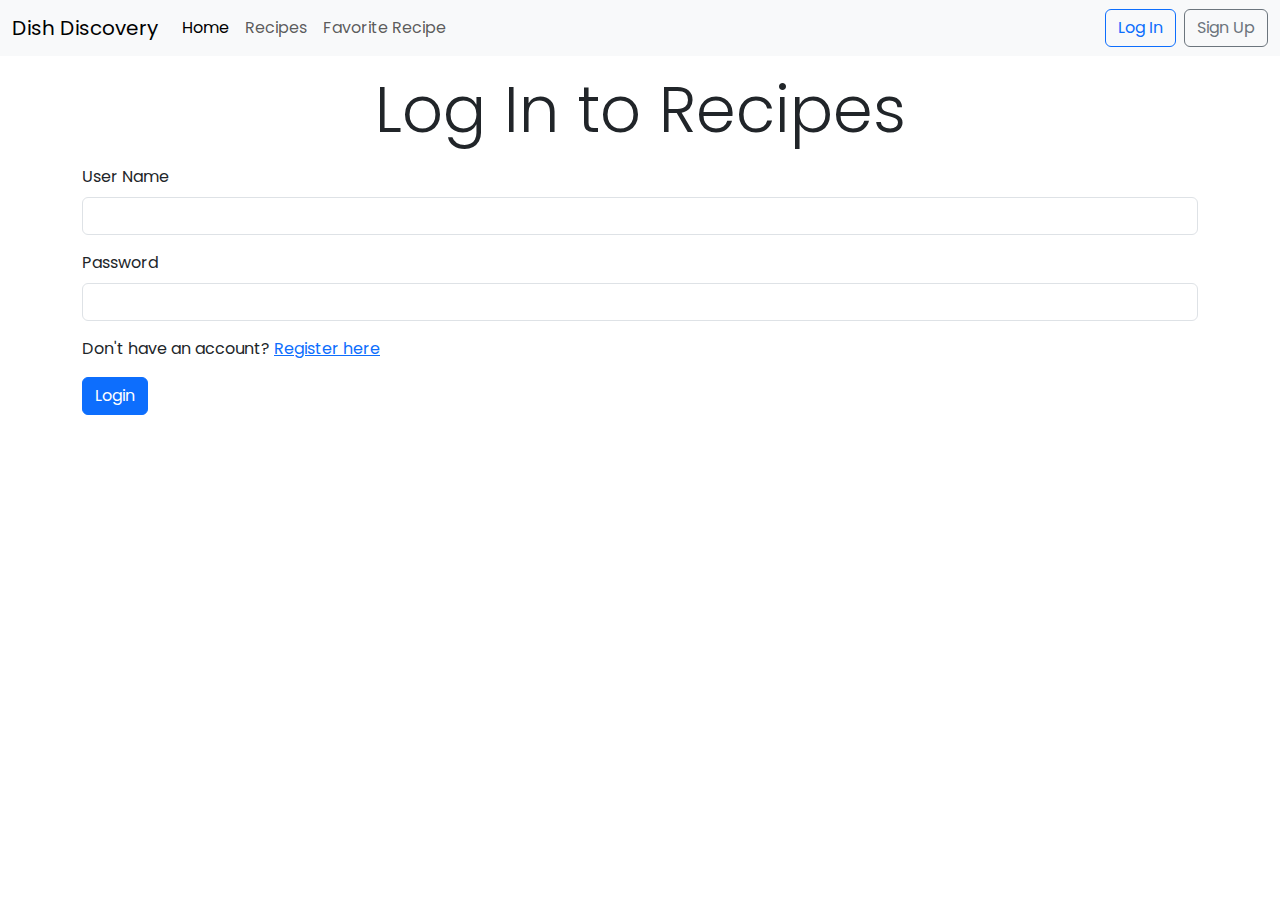
==== index.html @ 9e10b96d "Remove offcanvas section for favorite recipes" ====
<!DOCTYPE html>
<html lang="en">
<head>
    <meta charset="UTF-8">
    <meta name="viewport" content="width=device-width, initial-scale=1.0">
    <link href="https://cdn.jsdelivr.net/npm/bootstrap@5.3.3/dist/css/bootstrap.min.css" rel="stylesheet"
        integrity="sha384-QWTKZyjpPEjISv5WaRU9OFeRpok6YctnYmDr5pNlyT2bRjXh0JMhjY6hW+ALEwIH" crossorigin="anonymous">
    <script src="https://cdn.jsdelivr.net/npm/bootstrap@5.3.3/dist/js/bootstrap.bundle.min.js"
        integrity="sha384-YvpcrYf0tY3lHB60NNkmXc5s9fDVZLESaAA55NDzOxhy9GkcIdslK1eN7N6jIeHz"
        crossorigin="anonymous"></script>
        <link rel="preconnect" href="https://fonts.googleapis.com">
        <link rel="preconnect" href="https://fonts.gstatic.com" crossorigin>
        <link
            href="https://fonts.googleapis.com/css2?family=Poppins:ital,wght@0,100;0,200;0,300;0,400;0,500;0,600;0,700;0,800;0,900;1,100;1,200;1,300;1,400;1,500;1,600;1,700;1,800;1,900&display=swap"
            rel="stylesheet">
            <link rel="stylesheet" href="https://cdnjs.cloudflare.com/ajax/libs/font-awesome/6.6.0/css/all.min.css">
    <link rel="stylesheet" href="css/style.css">
    <title>Dish Discovery</title>
</head>
<body>
    <nav class="navbar navbar-expand-lg bg-body-tertiary">
        <div class="container-fluid">
            <a class="navbar-brand" href="#">Dish Discovery</a>
            <button class="navbar-toggler" type="button" data-bs-toggle="collapse" data-bs-target="#navbarSupportedContent"
                aria-controls="navbarSupportedContent" aria-expanded="false" aria-label="Toggle navigation">
                <span class="navbar-toggler-icon"></span>
            </button>
            <div class="collapse navbar-collapse" id="navbarSupportedContent">
                <ul class="navbar-nav me-auto mb-2 mb-lg-0">
                    <li class="nav-item">
                        <a class="nav-link active" aria-current="page" href="index.html">Home</a>
                    </li>
                    <li class="nav-item">
                        <a class="nav-link" href="recipes.html">Recipes</a>
                    </li>
                    <li class="nav-item">
                        <a class="nav-link" href="favRec.html">Favorite Recipe</a>
                    </li>
                </ul>
                <div class="d-flex buttons">
                    <a class="btn btn-outline-primary me-2" href="login.html">Log In</a>
                    <a class="btn btn-outline-secondary" href="signin.html">Sign Up</a>
                </div>
                <div class="d-flex userInfo align-items-center justify-contnt-center d-none gap-2 fs-5">
                    <a class="me-2" href="login.html">
                    </a>
                    <i class="fa-solid fa-arrow-right-from-bracket text-dark"></i>
                    <button type="button" data-bs-toggle="offcanvas" data-bs-target="#offcanvasScrolling"
                        aria-controls="offcanvasScrolling" class="btn position-relative">
                        View Favorites
                        <span class="position-absolute top-0 start-100 translate-middle badge rounded-pill bg-danger">
                        </span>
                    </button>
                    <a class="userN text-dark text-decoration-none" href=""></a>
                </div>
            </div>
        </div>
    </nav>
<div class="jumbotron jumbotron-fluid my-4 p-3">
    <div class="container text-center my-4">
        <h1 class="display-4">Welcome to Dish Discovery</h1>
        <p class="lead">Find and explore delicious recipes with ease.</p>
    </div>
</div>
<div class="container">
    <div class="row">
        <div class="col-12">
            <div class="card mb-3">
                <img src="images/pexels-janetrangdoan-1099680.jpg" class="card-img-top" alt="Beautiful Landscape">
                <div class="card-body">
                    <h5 class="card-title">Explore the Beauty of Nature</h5>
                    <p class="card-text">Immerse yourself in the serene beauty of natural landscapes. From the calmness
                        of the countryside to the breathtaking views of untouched forests, nature offers a peaceful
                        escape from the hustle and bustle of city life.</p>
                </div>
            </div>
        </div>
    </div>
</div>
<div class="container">
    <div class="row">
        <div class="col-12">
            <div class="card mb-3">
                <img src="images/pexels-ash-craig-122861-376464.jpg" class="card-img-top" alt="Delicious Pasta">
                <div class="card-body">
                    <h5 class="card-title">Italian Pasta Delight</h5>
                    <p class="card-text">Enjoy the authentic taste of Italian pasta with fresh tomato sauce and natural herbs. An
                        easy and quick recipe that makes every meal delicious.</p>
                </div>
            </div>
        </div>
    </div>
</div>
<div class="container">
    <div class="row">
        <div class="col-12">
            <div class="card mb-3">
                <img src="images/pexels-ella-olsson-572949-1640777.jpg" class="card-img-top" alt="Chocolate Cake">
                <div class="card-body">
                    <h5 class="card-title">Decadent Chocolate Cake</h5>
                    <p class="card-text">Experience the richness of chocolate cake with creamy chocolate layers and premium
                        ingredients. A perfect dessert for all occasions.</p>
                </div>
            </div>
        </div>
    </div>
</div>
    <footer class="bg-body-tertiary text-center text-lg-start mt-5">
    <div class="container p-4">
        <!-- Links Section -->
        <div class="row">
            <!-- Logo and About -->
            <div class="col-lg-3 col-md-6 mb-4 mb-md-0">
                <h5 class="text-uppercase">Dish Discovery</h5>
                <p>Discover the best recipes from around the world and manage your favorite dishes easily.</p>
            </div>

            <!-- Quick Links -->
            <div class="col-lg-3 col-md-6 mb-4 mb-md-0">
                <h5 class="text-uppercase">Quick Links</h5>
                <ul class="list-unstyled mb-0">
                    <li><a href="index.html" class="text-dark">Home</a></li>
                    <li><a href="recipes.html" class="text-dark">Recipes</a></li>
                    <li><a href="favRec.html" class="text-dark">Favorite Recipe</a></li>
                </ul>
            </div>

            <!-- Account Links -->
            <div class="col-lg-3 col-md-6 mb-4 mb-md-0">
                <h5 class="text-uppercase">My Account</h5>
                <ul class="list-unstyled mb-0">
                    <li><a href="login.html" class="text-dark">Log In</a></li>
                    <li><a href="signin.html" class="text-dark">Sign Up</a></li>
                </ul>
            </div>

            <!-- Contact Info -->
            <div class="col-lg-3 col-md-6 mb-4 mb-md-0">
                <h5 class="text-uppercase">Contact Us</h5>
                <p>Email: support@dishdiscovery.com</p>
                <p>Phone: +123 456 7890</p>
            </div>
        </div>
    </div>

    <!-- Copyright Section -->
    <div class="text-center p-3 bg-light">
        <span>&copy; 2024 Dish Discovery. All Rights Reserved.</span>
    </div>
</footer>
    <script src="js/main.js"></script>
</body>
</html>
---- css/style.css ----
body {
    font-family: "Poppins", sans-serif;
}
.fa-star, .fa-arrow-right-from-bracket{
    cursor: pointer;
}
/* .container img {
    width: 100%;
    height: 100%;
} */
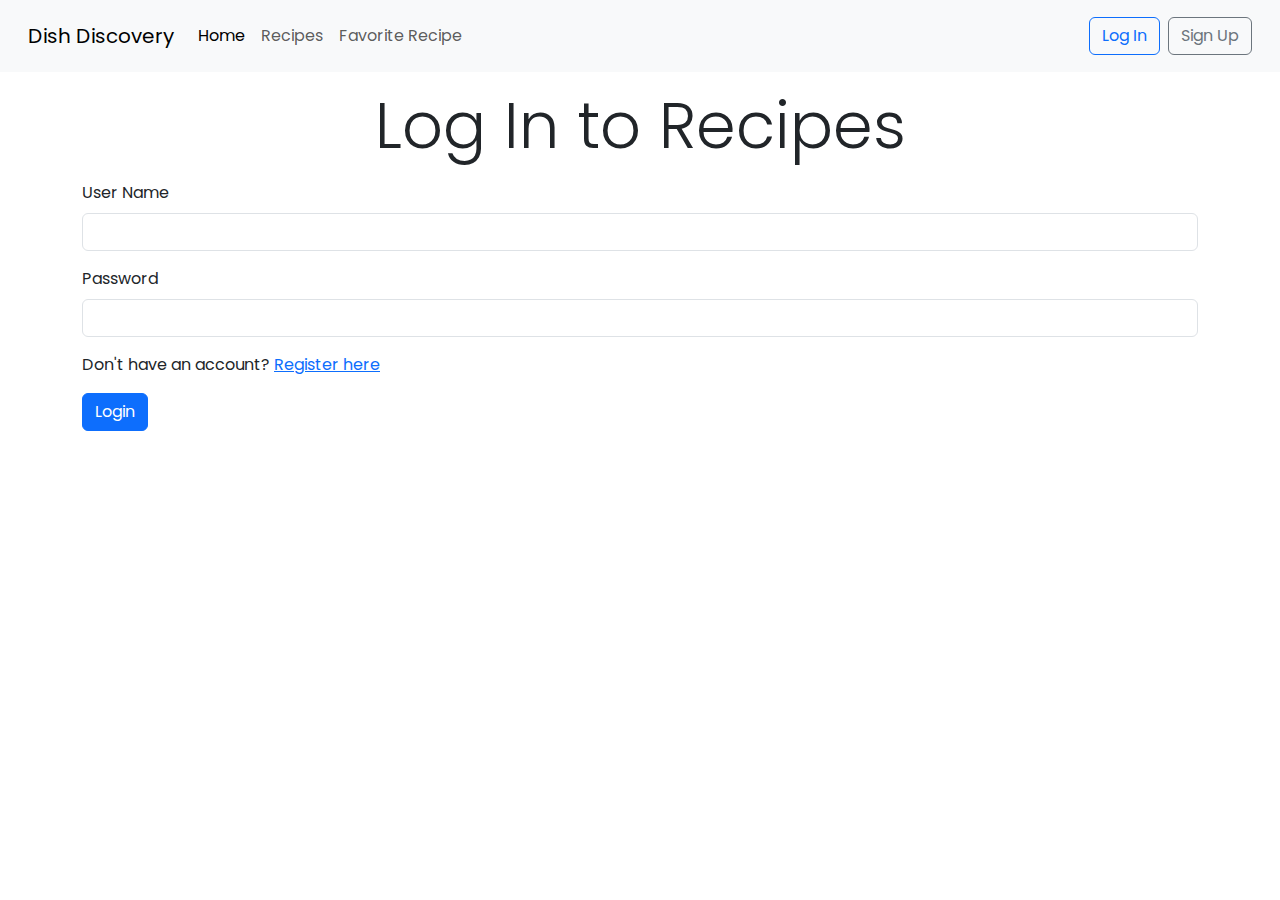
==== commit bd0f6ee8: "Title: Update multiple files for improved functionality and design" ====
--- a/index.html
+++ b/index.html
@@ -18,7 +18,7 @@
     <title>Dish Discovery</title>
 </head>
 <body>
-    <nav class="navbar navbar-expand-lg bg-body-tertiary">
+    <nav class="navbar navbar-expand-lg bg-body-tertiary p-3">
         <div class="container-fluid">
             <a class="navbar-brand" href="#">Dish Discovery</a>
             <button class="navbar-toggler" type="button" data-bs-toggle="collapse" data-bs-target="#navbarSupportedContent"
@@ -45,12 +45,6 @@
                     <a class="me-2" href="login.html">
                     </a>
                     <i class="fa-solid fa-arrow-right-from-bracket text-dark"></i>
-                    <button type="button" data-bs-toggle="offcanvas" data-bs-target="#offcanvasScrolling"
-                        aria-controls="offcanvasScrolling" class="btn position-relative">
-                        View Favorites
-                        <span class="position-absolute top-0 start-100 translate-middle badge rounded-pill bg-danger">
-                        </span>
-                    </button>
                     <a class="userN text-dark text-decoration-none" href=""></a>
                 </div>
             </div>
@@ -105,7 +99,7 @@
         </div>
     </div>
 </div>
-    <footer class="bg-body-tertiary text-center text-lg-start mt-5">
+<footer class="bg-body-tertiary text-center text-lg-start mt-5">
     <div class="container p-4">
         <!-- Links Section -->
         <div class="row">
@@ -150,4 +144,4 @@
 </footer>
     <script src="js/main.js"></script>
 </body>
-</html>
+</html>--- a/css/style.css
+++ b/css/style.css
@@ -3,8 +3,4 @@
 }
 .fa-star, .fa-arrow-right-from-bracket{
     cursor: pointer;
-}
-/* .container img {
-    width: 100%;
-    height: 100%;
-} */+}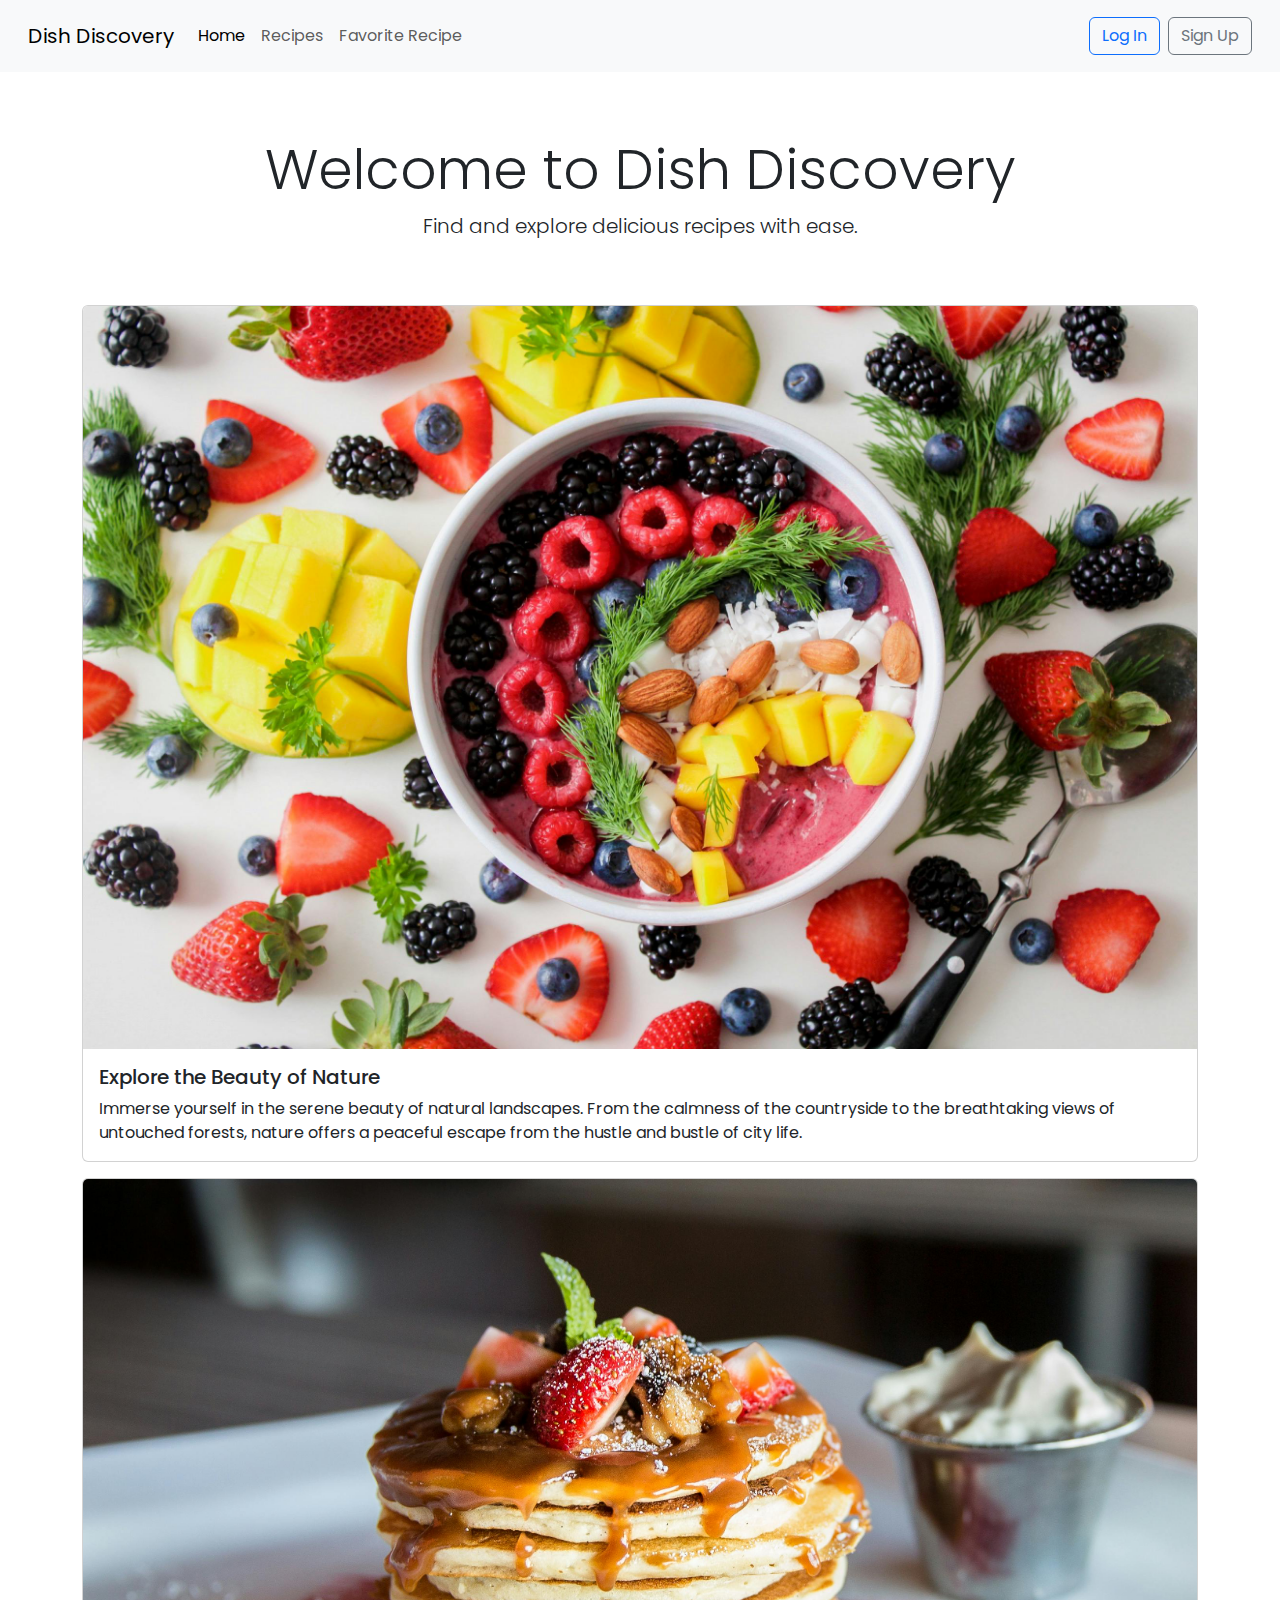
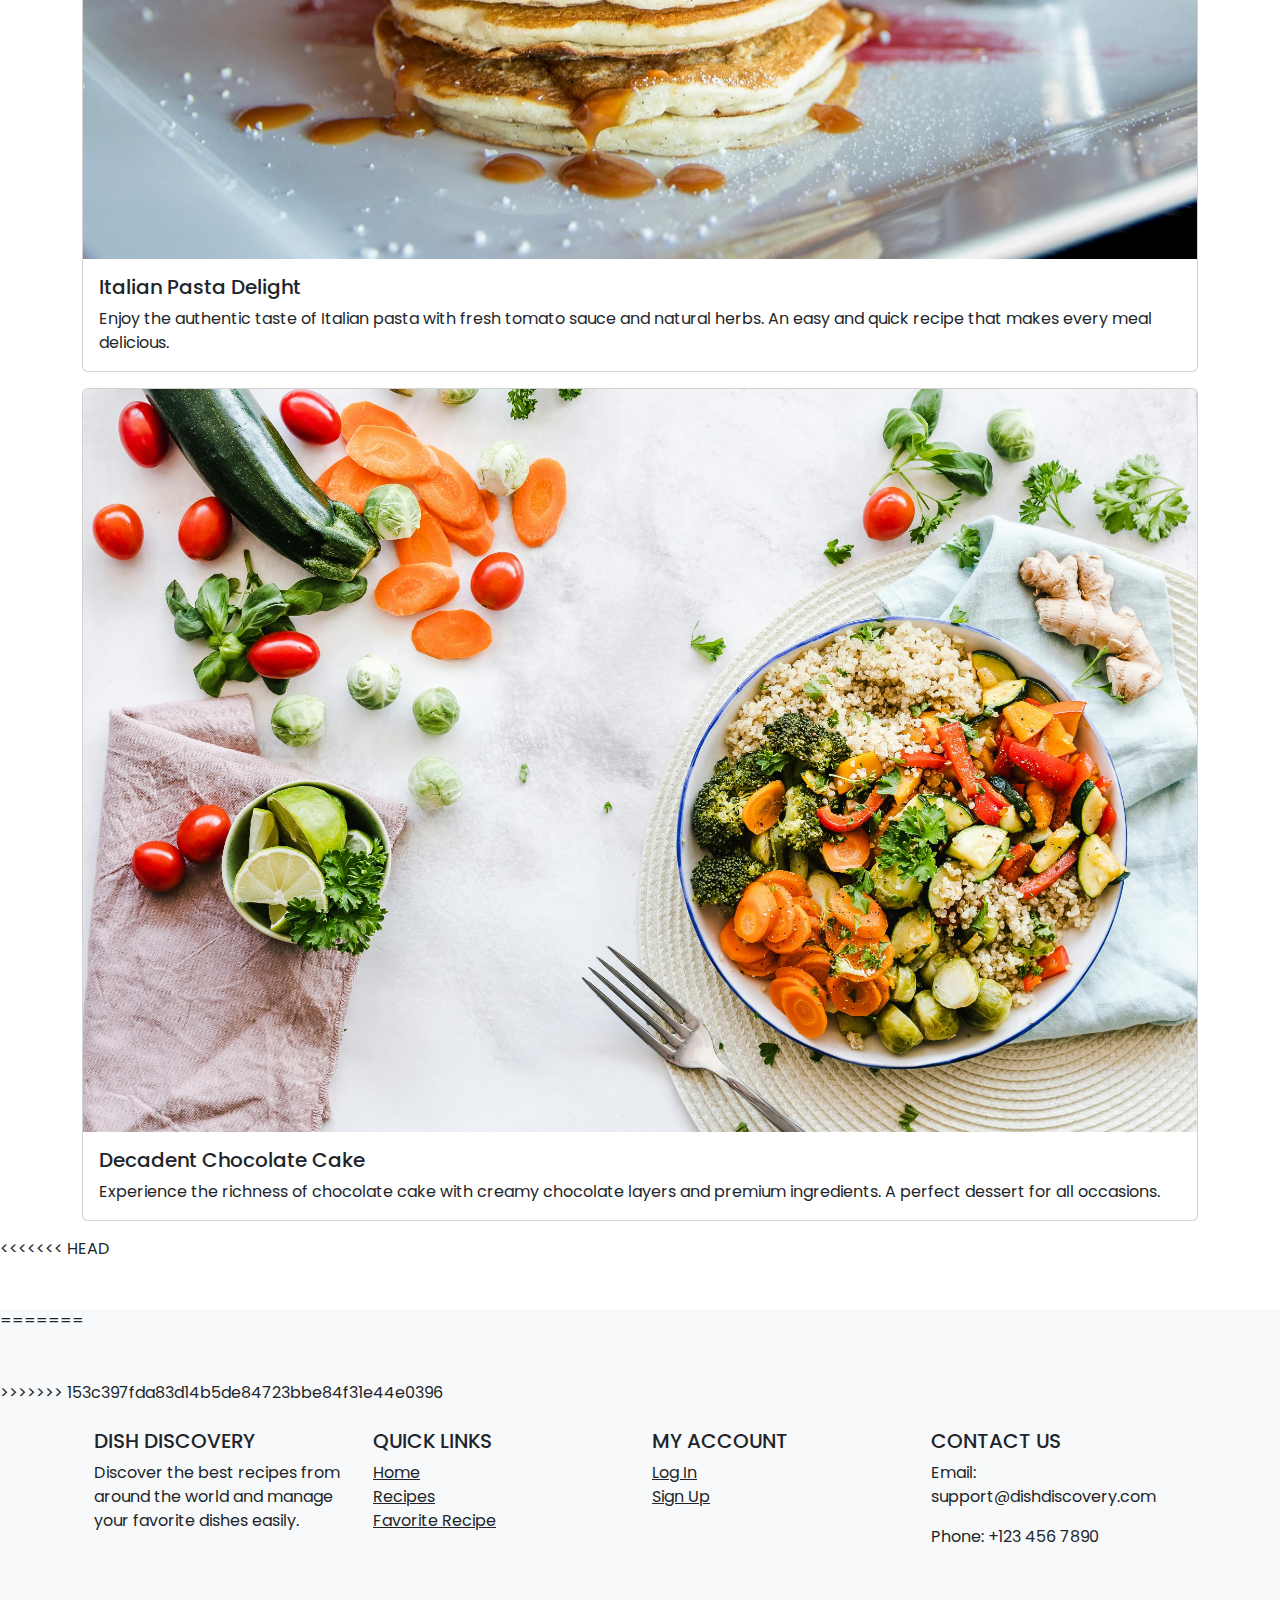
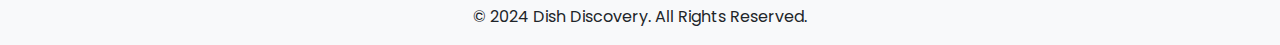
==== commit a41e1300: "Resolved merge conflicts" ====
--- a/index.html
+++ b/index.html
@@ -99,7 +99,11 @@
         </div>
     </div>
 </div>
+<<<<<<< HEAD
 <footer class="bg-body-tertiary text-center text-lg-start mt-5">
+=======
+    <footer class="bg-body-tertiary text-center text-lg-start mt-5">
+>>>>>>> 153c397fda83d14b5de84723bbe84f31e44e0396
     <div class="container p-4">
         <!-- Links Section -->
         <div class="row">
@@ -144,4 +148,4 @@
 </footer>
     <script src="js/main.js"></script>
 </body>
-</html>+</html>
--- a/css/style.css
+++ b/css/style.css
@@ -3,4 +3,8 @@
 }
 .fa-star, .fa-arrow-right-from-bracket{
     cursor: pointer;
-}+<<<<<<< HEAD
+}
+=======
+}
+>>>>>>> 153c397fda83d14b5de84723bbe84f31e44e0396
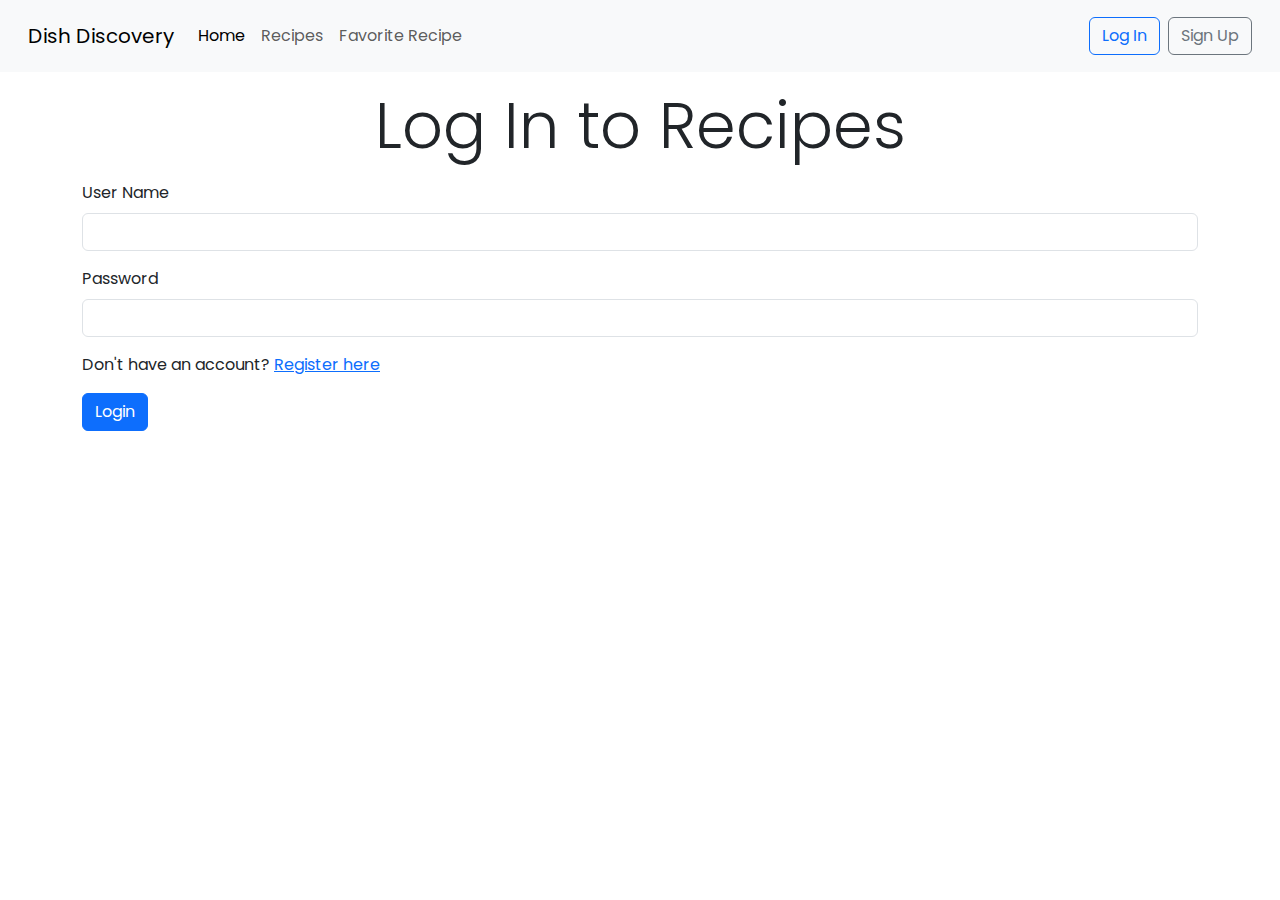
==== commit 42d422f9: "Refactor project after resolving repository issues" ====
--- a/index.html
+++ b/index.html
@@ -1,5 +1,6 @@
 <!DOCTYPE html>
 <html lang="en">
+
 <head>
     <meta charset="UTF-8">
     <meta name="viewport" content="width=device-width, initial-scale=1.0">
@@ -8,41 +9,43 @@
     <script src="https://cdn.jsdelivr.net/npm/bootstrap@5.3.3/dist/js/bootstrap.bundle.min.js"
         integrity="sha384-YvpcrYf0tY3lHB60NNkmXc5s9fDVZLESaAA55NDzOxhy9GkcIdslK1eN7N6jIeHz"
         crossorigin="anonymous"></script>
-        <link rel="preconnect" href="https://fonts.googleapis.com">
-        <link rel="preconnect" href="https://fonts.gstatic.com" crossorigin>
-        <link
-            href="https://fonts.googleapis.com/css2?family=Poppins:ital,wght@0,100;0,200;0,300;0,400;0,500;0,600;0,700;0,800;0,900;1,100;1,200;1,300;1,400;1,500;1,600;1,700;1,800;1,900&display=swap"
-            rel="stylesheet">
-            <link rel="stylesheet" href="https://cdnjs.cloudflare.com/ajax/libs/font-awesome/6.6.0/css/all.min.css">
+    <link rel="preconnect" href="https://fonts.googleapis.com">
+    <link rel="preconnect" href="https://fonts.gstatic.com" crossorigin>
+    <link
+        href="https://fonts.googleapis.com/css2?family=Poppins:ital,wght@0,100;0,200;0,300;0,400;0,500;0,600;0,700;0,800;0,900;1,100;1,200;1,300;1,400;1,500;1,600;1,700;1,800;1,900&display=swap"
+        rel="stylesheet">
+    <link rel="stylesheet" href="https://cdnjs.cloudflare.com/ajax/libs/font-awesome/6.6.0/css/all.min.css">
     <link rel="stylesheet" href="css/style.css">
     <title>Dish Discovery</title>
 </head>
+
 <body>
     <nav class="navbar navbar-expand-lg bg-body-tertiary p-3">
         <div class="container-fluid">
             <a class="navbar-brand" href="#">Dish Discovery</a>
-            <button class="navbar-toggler" type="button" data-bs-toggle="collapse" data-bs-target="#navbarSupportedContent"
-                aria-controls="navbarSupportedContent" aria-expanded="false" aria-label="Toggle navigation">
+            <button class="navbar-toggler" type="button" data-bs-toggle="collapse"
+                data-bs-target="#navbarSupportedContent" aria-controls="navbarSupportedContent" aria-expanded="false"
+                aria-label="Toggle navigation">
                 <span class="navbar-toggler-icon"></span>
             </button>
             <div class="collapse navbar-collapse" id="navbarSupportedContent">
                 <ul class="navbar-nav me-auto mb-2 mb-lg-0">
                     <li class="nav-item">
-                        <a class="nav-link active" aria-current="page" href="index.html">Home</a>
+                        <a aria-current='page' class='nav-link active' href='/'>Home</a>
                     </li>
                     <li class="nav-item">
-                        <a class="nav-link" href="recipes.html">Recipes</a>
+                        <a class='nav-link' href='recipes.html'>Recipes</a>
                     </li>
                     <li class="nav-item">
-                        <a class="nav-link" href="favRec.html">Favorite Recipe</a>
+                        <a class='nav-link' href='favRec.html'>Favorite Recipe</a>
                     </li>
                 </ul>
                 <div class="d-flex buttons">
-                    <a class="btn btn-outline-primary me-2" href="login.html">Log In</a>
-                    <a class="btn btn-outline-secondary" href="signin.html">Sign Up</a>
+                    <a class='btn btn-outline-primary me-2' href='/login'>Log In</a>
+                    <a class='btn btn-outline-secondary' href='/signin'>Sign Up</a>
                 </div>
                 <div class="d-flex userInfo align-items-center justify-contnt-center d-none gap-2 fs-5">
-                    <a class="me-2" href="login.html">
+                    <a class='me-2' href='/login'>
                     </a>
                     <i class="fa-solid fa-arrow-right-from-bracket text-dark"></i>
                     <a class="userN text-dark text-decoration-none" href=""></a>
@@ -50,102 +53,102 @@
             </div>
         </div>
     </nav>
-<div class="jumbotron jumbotron-fluid my-4 p-3">
-    <div class="container text-center my-4">
-        <h1 class="display-4">Welcome to Dish Discovery</h1>
-        <p class="lead">Find and explore delicious recipes with ease.</p>
+    <div class="jumbotron jumbotron-fluid my-4 p-3">
+        <div class="container text-center my-4">
+            <h1 class="display-4">Welcome to Dish Discovery</h1>
+            <p class="lead">Find and explore delicious recipes with ease.</p>
+        </div>
     </div>
-</div>
-<div class="container">
-    <div class="row">
-        <div class="col-12">
-            <div class="card mb-3">
-                <img src="images/pexels-janetrangdoan-1099680.jpg" class="card-img-top" alt="Beautiful Landscape">
-                <div class="card-body">
-                    <h5 class="card-title">Explore the Beauty of Nature</h5>
-                    <p class="card-text">Immerse yourself in the serene beauty of natural landscapes. From the calmness
-                        of the countryside to the breathtaking views of untouched forests, nature offers a peaceful
-                        escape from the hustle and bustle of city life.</p>
+    <div class="container">
+        <div class="row">
+            <div class="col-12">
+                <div class="card mb-3">
+                    <img src="images/pexels-janetrangdoan-1099680.jpg" class="card-img-top" alt="Beautiful Landscape">
+                    <div class="card-body">
+                        <h5 class="card-title">Explore the Beauty of Nature</h5>
+                        <p class="card-text">Immerse yourself in the serene beauty of natural landscapes. From the
+                            calmness
+                            of the countryside to the breathtaking views of untouched forests, nature offers a peaceful
+                            escape from the hustle and bustle of city life.</p>
+                    </div>
                 </div>
             </div>
         </div>
     </div>
-</div>
-<div class="container">
-    <div class="row">
-        <div class="col-12">
-            <div class="card mb-3">
-                <img src="images/pexels-ash-craig-122861-376464.jpg" class="card-img-top" alt="Delicious Pasta">
-                <div class="card-body">
-                    <h5 class="card-title">Italian Pasta Delight</h5>
-                    <p class="card-text">Enjoy the authentic taste of Italian pasta with fresh tomato sauce and natural herbs. An
-                        easy and quick recipe that makes every meal delicious.</p>
+    <div class="container">
+        <div class="row">
+            <div class="col-12">
+                <div class="card mb-3">
+                    <img src="images/pexels-ash-craig-122861-376464.jpg" class="card-img-top" alt="Delicious Pasta">
+                    <div class="card-body">
+                        <h5 class="card-title">Italian Pasta Delight</h5>
+                        <p class="card-text">Enjoy the authentic taste of Italian pasta with fresh tomato sauce and
+                            natural herbs. An
+                            easy and quick recipe that makes every meal delicious.</p>
+                    </div>
                 </div>
             </div>
         </div>
     </div>
-</div>
-<div class="container">
-    <div class="row">
-        <div class="col-12">
-            <div class="card mb-3">
-                <img src="images/pexels-ella-olsson-572949-1640777.jpg" class="card-img-top" alt="Chocolate Cake">
-                <div class="card-body">
-                    <h5 class="card-title">Decadent Chocolate Cake</h5>
-                    <p class="card-text">Experience the richness of chocolate cake with creamy chocolate layers and premium
-                        ingredients. A perfect dessert for all occasions.</p>
+    <div class="container">
+        <div class="row">
+            <div class="col-12">
+                <div class="card mb-3">
+                    <img src="images/pexels-ella-olsson-572949-1640777.jpg" class="card-img-top" alt="Chocolate Cake">
+                    <div class="card-body">
+                        <h5 class="card-title">Decadent Chocolate Cake</h5>
+                        <p class="card-text">Experience the richness of chocolate cake with creamy chocolate layers and
+                            premium
+                            ingredients. A perfect dessert for all occasions.</p>
+                    </div>
                 </div>
             </div>
         </div>
     </div>
-</div>
-<<<<<<< HEAD
-<footer class="bg-body-tertiary text-center text-lg-start mt-5">
-=======
     <footer class="bg-body-tertiary text-center text-lg-start mt-5">
->>>>>>> 153c397fda83d14b5de84723bbe84f31e44e0396
-    <div class="container p-4">
-        <!-- Links Section -->
-        <div class="row">
-            <!-- Logo and About -->
-            <div class="col-lg-3 col-md-6 mb-4 mb-md-0">
-                <h5 class="text-uppercase">Dish Discovery</h5>
-                <p>Discover the best recipes from around the world and manage your favorite dishes easily.</p>
-            </div>
+        <div class="container p-4">
+            <!-- Links Section -->
+            <div class="row">
+                <!-- Logo and About -->
+                <div class="col-lg-3 col-md-6 mb-4 mb-md-0">
+                    <h5 class="text-uppercase">Dish Discovery</h5>
+                    <p>Discover the best recipes from around the world and manage your favorite dishes easily.</p>
+                </div>
 
-            <!-- Quick Links -->
-            <div class="col-lg-3 col-md-6 mb-4 mb-md-0">
-                <h5 class="text-uppercase">Quick Links</h5>
-                <ul class="list-unstyled mb-0">
-                    <li><a href="index.html" class="text-dark">Home</a></li>
-                    <li><a href="recipes.html" class="text-dark">Recipes</a></li>
-                    <li><a href="favRec.html" class="text-dark">Favorite Recipe</a></li>
-                </ul>
-            </div>
+                <!-- Quick Links -->
+                <div class="col-lg-3 col-md-6 mb-4 mb-md-0">
+                    <h5 class="text-uppercase">Quick Links</h5>
+                    <ul class="list-unstyled mb-0">
+                        <li><a class='text-dark' href='index.html'>Home</a></li>
+                        <li><a class='text-dark' href='recipes.html'>Recipes</a></li>
+                        <li><a class='text-dark' href='favRec.html'>Favorite Recipe</a></li>
+                    </ul>
+                </div>
 
-            <!-- Account Links -->
-            <div class="col-lg-3 col-md-6 mb-4 mb-md-0">
-                <h5 class="text-uppercase">My Account</h5>
-                <ul class="list-unstyled mb-0">
-                    <li><a href="login.html" class="text-dark">Log In</a></li>
-                    <li><a href="signin.html" class="text-dark">Sign Up</a></li>
-                </ul>
-            </div>
+                <!-- Account Links -->
+                <div class="col-lg-3 col-md-6 mb-4 mb-md-0">
+                    <h5 class="text-uppercase">My Account</h5>
+                    <ul class="list-unstyled mb-0">
+                        <li><a class='text-dark' href='login.html'>Log In</a></li>
+                        <li><a class='text-dark' href='signin.html'>Sign Up</a></li>
+                    </ul>
+                </div>
 
-            <!-- Contact Info -->
-            <div class="col-lg-3 col-md-6 mb-4 mb-md-0">
-                <h5 class="text-uppercase">Contact Us</h5>
-                <p>Email: support@dishdiscovery.com</p>
-                <p>Phone: +123 456 7890</p>
+                <!-- Contact Info -->
+                <div class="col-lg-3 col-md-6 mb-4 mb-md-0">
+                    <h5 class="text-uppercase">Contact Us</h5>
+                    <p>Email: support@dishdiscovery.com</p>
+                    <p>Phone: +123 456 7890</p>
+                </div>
             </div>
         </div>
-    </div>
 
-    <!-- Copyright Section -->
-    <div class="text-center p-3 bg-light">
-        <span>&copy; 2024 Dish Discovery. All Rights Reserved.</span>
-    </div>
-</footer>
+        <!-- Copyright Section -->
+        <div class="text-center p-3 bg-light">
+            <span>&copy; 2024 Dish Discovery. All Rights Reserved.</span>
+        </div>
+    </footer>
     <script src="js/main.js"></script>
 </body>
-</html>
+
+</html>--- a/css/style.css
+++ b/css/style.css
@@ -3,8 +3,4 @@
 }
 .fa-star, .fa-arrow-right-from-bracket{
     cursor: pointer;
-<<<<<<< HEAD
 }
-=======
-}
->>>>>>> 153c397fda83d14b5de84723bbe84f31e44e0396
